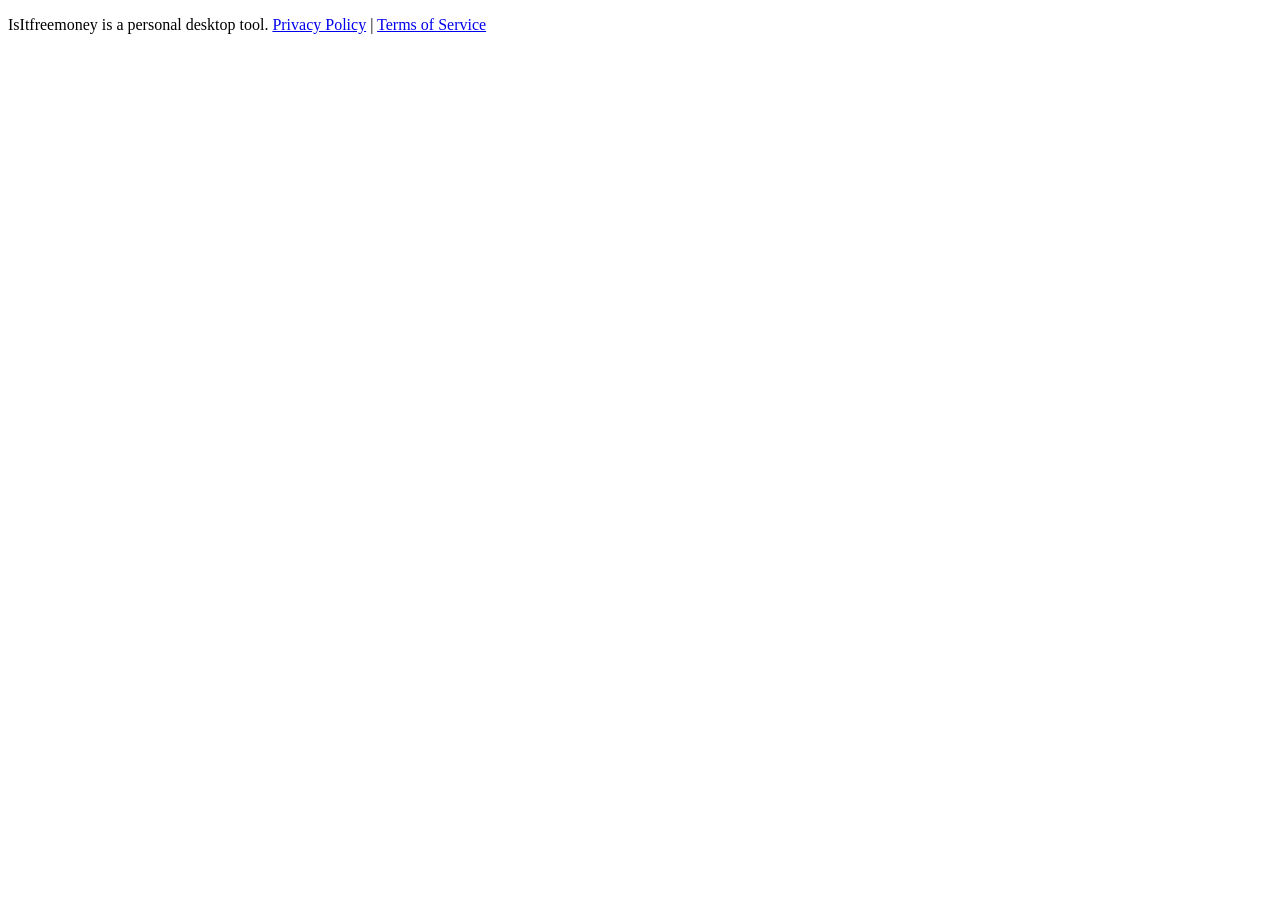
==== index.html @ 030a1539 "Add files via upload" ====
﻿<!doctype html><meta charset="utf-8"><title>IsItfreemoney</title>
<p>IsItfreemoney is a personal desktop tool. <a href="privacy.html">Privacy Policy</a> | <a href="terms.html">Terms of Service</a></p>
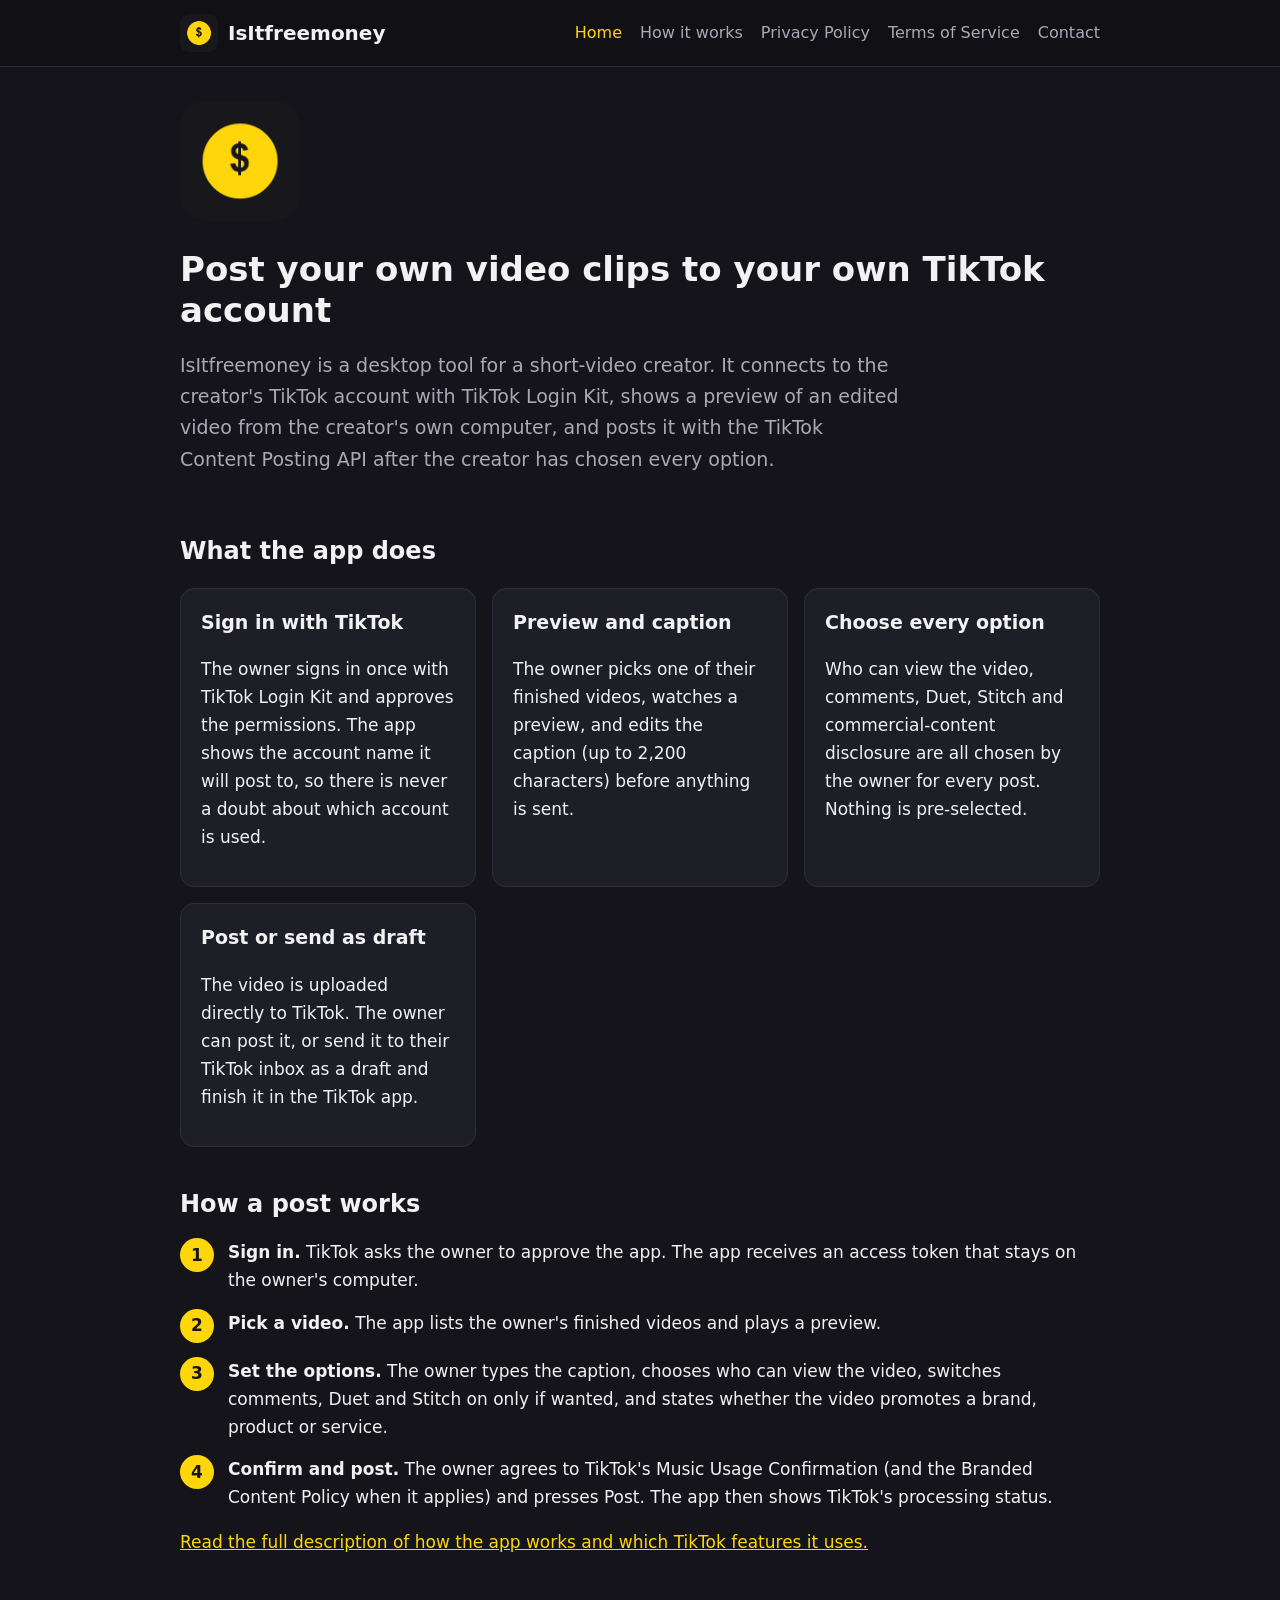
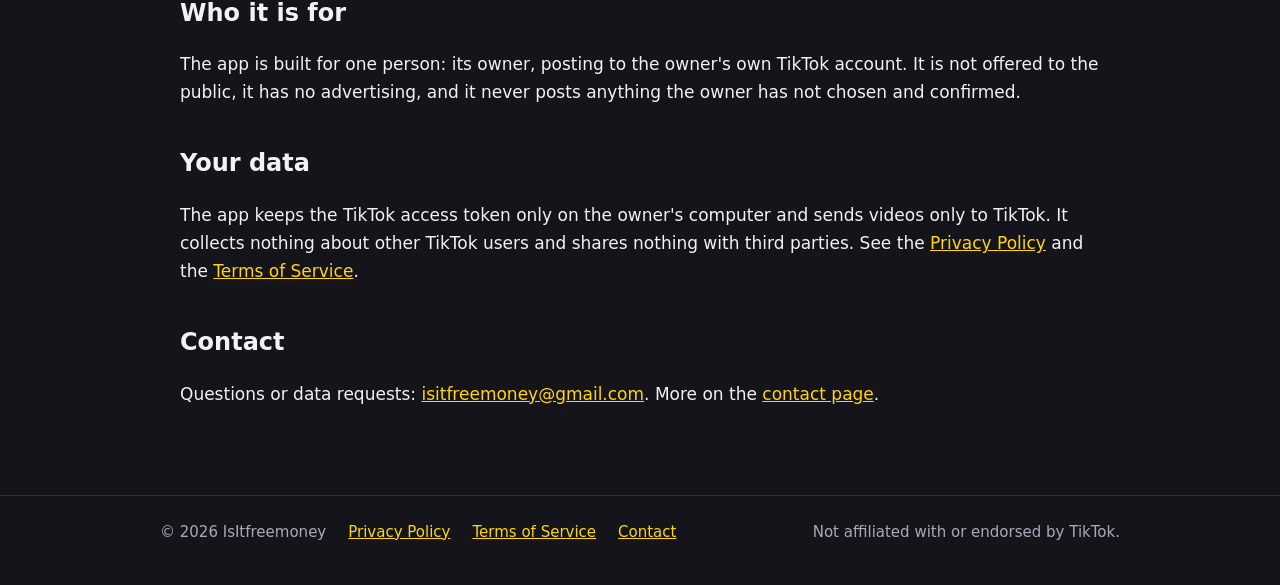
==== commit bdd48ceb: "site" ====
--- a/index.html
+++ b/index.html
@@ -1,2 +1,56 @@
-﻿<!doctype html><meta charset="utf-8"><title>IsItfreemoney</title>
-<p>IsItfreemoney is a personal desktop tool. <a href="privacy.html">Privacy Policy</a> | <a href="terms.html">Terms of Service</a></p>
+﻿<!doctype html>
+<html lang="en">
+<head>
+<meta charset="utf-8">
+<meta name="viewport" content="width=device-width,initial-scale=1">
+<title>IsItfreemoney: post your own video clips to your own TikTok account</title>
+<meta name="description" content="IsItfreemoney is a desktop tool that lets its owner preview, caption and post their own edited video clips to their own TikTok account, with every privacy and interaction choice made by the owner before each post.">
+<link rel="icon" type="image/png" sizes="32x32" href="favicon-32.png">
+<link rel="apple-touch-icon" href="apple-touch-icon.png">
+<link rel="stylesheet" href="style.css">
+</head>
+<body>
+<header class="site"><div class="in">
+  <a class="brand" href="index.html"><img src="app-icon.png" alt="IsItfreemoney app icon">IsItfreemoney</a>
+  <nav><a class="here" href="index.html">Home</a><a href="how-it-works.html">How it works</a><a href="privacy.html">Privacy Policy</a><a href="terms.html">Terms of Service</a><a href="contact.html">Contact</a></nav>
+</div></header>
+<main>
+  <div class="hero">
+    <img src="app-icon.png" alt="IsItfreemoney app icon">
+    <div>
+      <h1>Post your own video clips to your own TikTok account</h1>
+      <p class="lead">IsItfreemoney is a desktop tool for a short-video creator. It connects to the creator's TikTok account with TikTok Login Kit, shows a preview of an edited video from the creator's own computer, and posts it with the TikTok Content Posting API after the creator has chosen every option.</p>
+    </div>
+  </div>
+
+  <h2>What the app does</h2>
+  <div class="grid">
+    <div class="card"><h3>Sign in with TikTok</h3><p>The owner signs in once with TikTok Login Kit and approves the permissions. The app shows the account name it will post to, so there is never a doubt about which account is used.</p></div>
+    <div class="card"><h3>Preview and caption</h3><p>The owner picks one of their finished videos, watches a preview, and edits the caption (up to 2,200 characters) before anything is sent.</p></div>
+    <div class="card"><h3>Choose every option</h3><p>Who can view the video, comments, Duet, Stitch and commercial-content disclosure are all chosen by the owner for every post. Nothing is pre-selected.</p></div>
+    <div class="card"><h3>Post or send as draft</h3><p>The video is uploaded directly to TikTok. The owner can post it, or send it to their TikTok inbox as a draft and finish it in the TikTok app.</p></div>
+  </div>
+
+  <h2>How a post works</h2>
+  <div class="step"><div class="n">1</div><div><b>Sign in.</b> TikTok asks the owner to approve the app. The app receives an access token that stays on the owner's computer.</div></div>
+  <div class="step"><div class="n">2</div><div><b>Pick a video.</b> The app lists the owner's finished videos and plays a preview.</div></div>
+  <div class="step"><div class="n">3</div><div><b>Set the options.</b> The owner types the caption, chooses who can view the video, switches comments, Duet and Stitch on only if wanted, and states whether the video promotes a brand, product or service.</div></div>
+  <div class="step"><div class="n">4</div><div><b>Confirm and post.</b> The owner agrees to TikTok's Music Usage Confirmation (and the Branded Content Policy when it applies) and presses Post. The app then shows TikTok's processing status.</div></div>
+  <p><a href="how-it-works.html">Read the full description of how the app works and which TikTok features it uses.</a></p>
+
+  <h2>Who it is for</h2>
+  <p>The app is built for one person: its owner, posting to the owner's own TikTok account. It is not offered to the public, it has no advertising, and it never posts anything the owner has not chosen and confirmed.</p>
+
+  <h2>Your data</h2>
+  <p>The app keeps the TikTok access token only on the owner's computer and sends videos only to TikTok. It collects nothing about other TikTok users and shares nothing with third parties. See the <a href="privacy.html">Privacy Policy</a> and the <a href="terms.html">Terms of Service</a>.</p>
+
+  <h2>Contact</h2>
+  <p>Questions or data requests: <a href="mailto:isitfreemoney@gmail.com">isitfreemoney@gmail.com</a>. More on the <a href="contact.html">contact page</a>.</p>
+</main>
+<footer class="site"><div class="in">
+  <span>&copy; 2026 IsItfreemoney</span>
+  <a href="privacy.html">Privacy Policy</a><a href="terms.html">Terms of Service</a><a href="contact.html">Contact</a>
+  <span class="sp">Not affiliated with or endorsed by TikTok.</span>
+</div></footer>
+</body>
+</html>
--- a/style.css
+++ b/style.css
@@ -0,0 +1,30 @@
+:root { --bg:#14141a; --card:#1e1e27; --text:#f2f2f5; --muted:#a9a9b8; --accent:#ffd60a; --line:#2e2e3a; }
+* { box-sizing: border-box; }
+body { margin:0; background:var(--bg); color:var(--text); font:17px/1.65 system-ui,-apple-system,"Segoe UI",sans-serif; }
+a { color:var(--accent); }
+header.site { border-bottom:1px solid var(--line); background:#101015; }
+header.site .in { max-width:960px; margin:0 auto; padding:14px 20px; display:flex; align-items:center; gap:18px; flex-wrap:wrap; }
+header.site .brand { display:flex; align-items:center; gap:10px; font-weight:700; font-size:20px; color:var(--text); text-decoration:none; }
+header.site .brand img { width:38px; height:38px; border-radius:9px; }
+header.site nav { margin-left:auto; display:flex; gap:18px; flex-wrap:wrap; }
+header.site nav a { color:var(--muted); text-decoration:none; font-size:16px; }
+header.site nav a:hover, header.site nav a.here { color:var(--accent); }
+main { max-width:960px; margin:0 auto; padding:34px 20px 20px; }
+h1 { font-size:34px; line-height:1.2; margin:0 0 12px; }
+h2 { font-size:24px; margin:38px 0 10px; }
+h3 { font-size:19px; margin:20px 0 6px; }
+p.lead { font-size:19px; color:var(--muted); max-width:720px; }
+.hero { display:flex; gap:28px; align-items:center; flex-wrap:wrap; margin-bottom:10px; }
+.hero img { width:120px; height:120px; border-radius:26px; }
+.grid { display:grid; grid-template-columns:repeat(auto-fit,minmax(250px,1fr)); gap:16px; margin:16px 0; }
+.card { background:var(--card); border:1px solid var(--line); border-radius:14px; padding:18px 20px; }
+.card h3 { margin-top:0; }
+.step { display:flex; gap:14px; margin:14px 0; }
+.step .n { flex:none; width:34px; height:34px; border-radius:50%; background:var(--accent); color:#14141a; font-weight:800; display:flex; align-items:center; justify-content:center; }
+table { border-collapse:collapse; width:100%; margin:12px 0; }
+th, td { text-align:left; border-bottom:1px solid var(--line); padding:9px 10px; vertical-align:top; }
+th { color:var(--muted); font-weight:600; }
+footer.site { border-top:1px solid var(--line); margin-top:50px; padding:24px 20px 40px; color:var(--muted); font-size:15px; }
+footer.site .in { max-width:960px; margin:0 auto; display:flex; gap:22px; flex-wrap:wrap; align-items:center; }
+footer.site .in span.sp { margin-left:auto; }
+.note { color:var(--muted); font-size:15px; }
